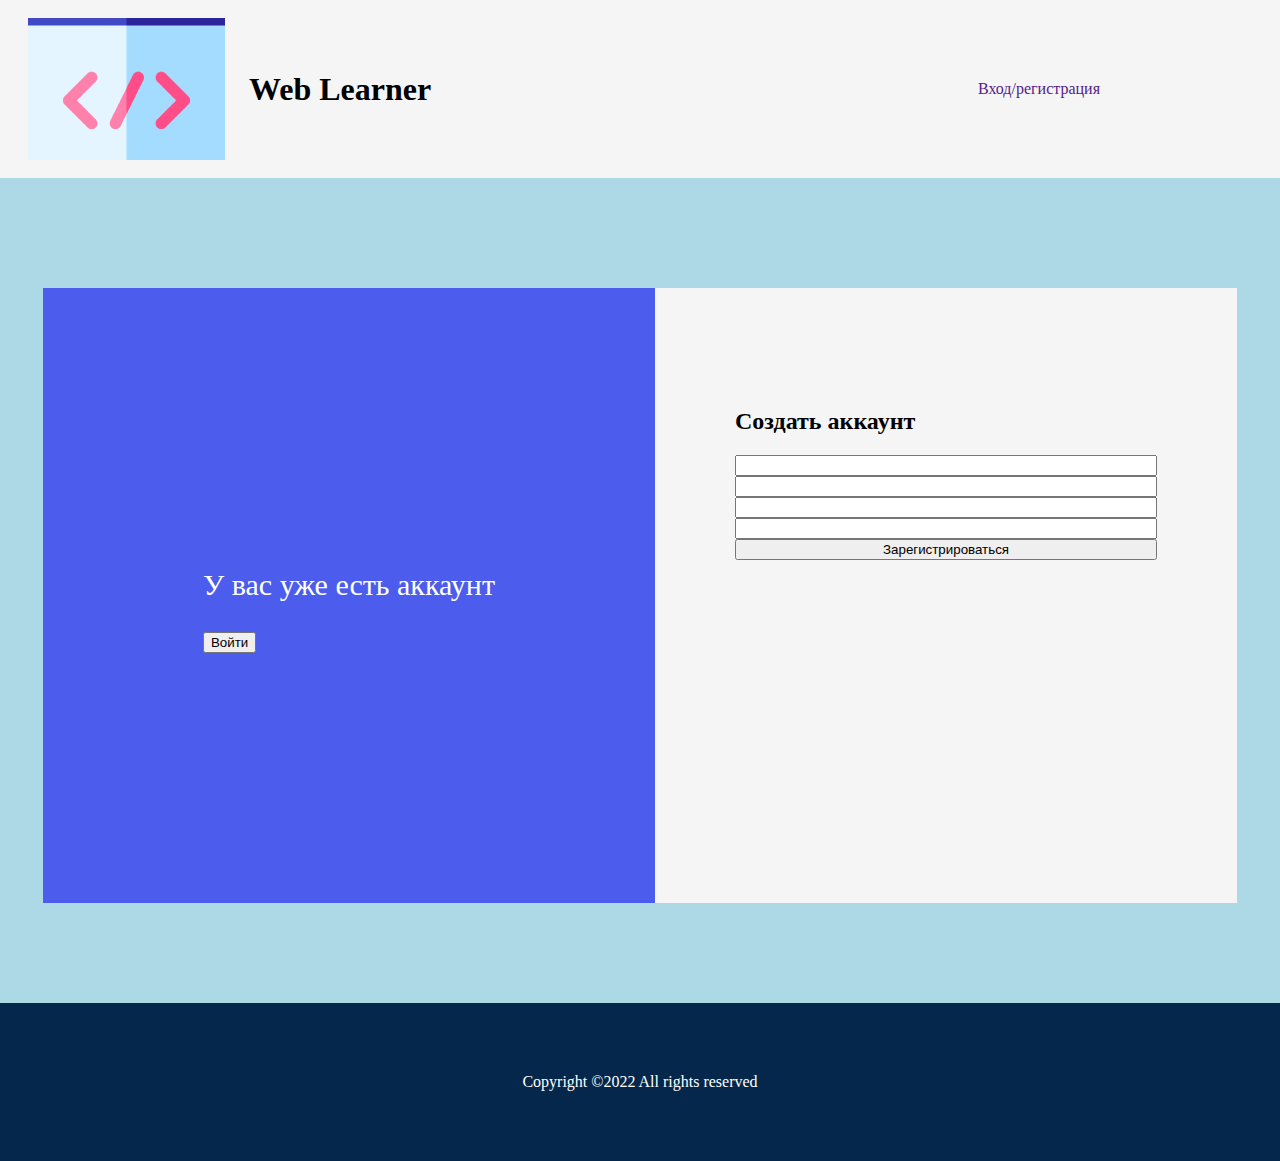
==== index.html @ ef2a8c44 "first" ====
<!DOCTYPE html>
<html lang="en">
<head>
    <meta charset="UTF-8">
    <meta http-equiv="X-UA-Compatible" content="IE=edge">
    <meta name="viewport" content="width=device-width, initial-scale=1.0">
    <title>Document</title>
    <link rel="stylesheet" href="css/style.css">
</head>
<body>
    <header class="flex">
        <img class="logo" src="img/mainlogo.png" alt="logo">
        <h1>Web Learner</h1>
        <a href="" class="login">Вход/регистрация</a>
    </header>
    <main class="flex">
        <div class="content flex">
            <div class="contentBlue">
                <p class="loginText">У вас уже есть аккаунт</p>
                <button>Войти</button>
            </div>
            <div class="contetnWhite">
                <h2>Создать аккаунт</h2>
                <form class="flex column" action="">
                    <input class="registrationInput" type="text">
                    <input class="registrationInput" type="text">
                    <input class="registrationInput" type="text">
                    <input class="registrationInput" type="text">
                    <button type="submit">Зарегистрироваться</button>
                </form>
            </div>
        </div>
    </main>
    <footer class="flex">
        <p class="footerText">Copyright ©2022 All rights reserved</p>
    </footer>
</body>
</html>
---- css/style.css ----
html, body {
    width: 100%;
    margin: 0;
}

h1 {
    margin: auto 24px;
}

.flex {
    display: flex;
}

header {
    
    background-color: #F5F5F5;
}

footer {
    background-color: #05274B;
}

main {
    background-color: lightblue;
}

.logo {
    margin-left: 28px;
    margin-top: 18px;
    margin-bottom: 18px;
    height: 142px;
}

.login {
    margin: auto;
    margin-right: 180px;
    text-decoration: none;
}

.content {
    margin-top: 110px;
    margin-bottom: 100px;
    margin-left: auto;
    margin-right: auto;
}

.contetnWhite {
    background-color: #F5F5F5;
    padding: 100px 80px;
}

.registrationInput {
    width: 414px;
}

.contentBlue {
    color: white;
    background-color: #4C5CED;
    padding: 250px 160px;
}

.loginText {
    font-size: 30px;
}

.column {
    flex-direction: column;
}

.footerText {
    color: white;
    margin: 70px auto;
}
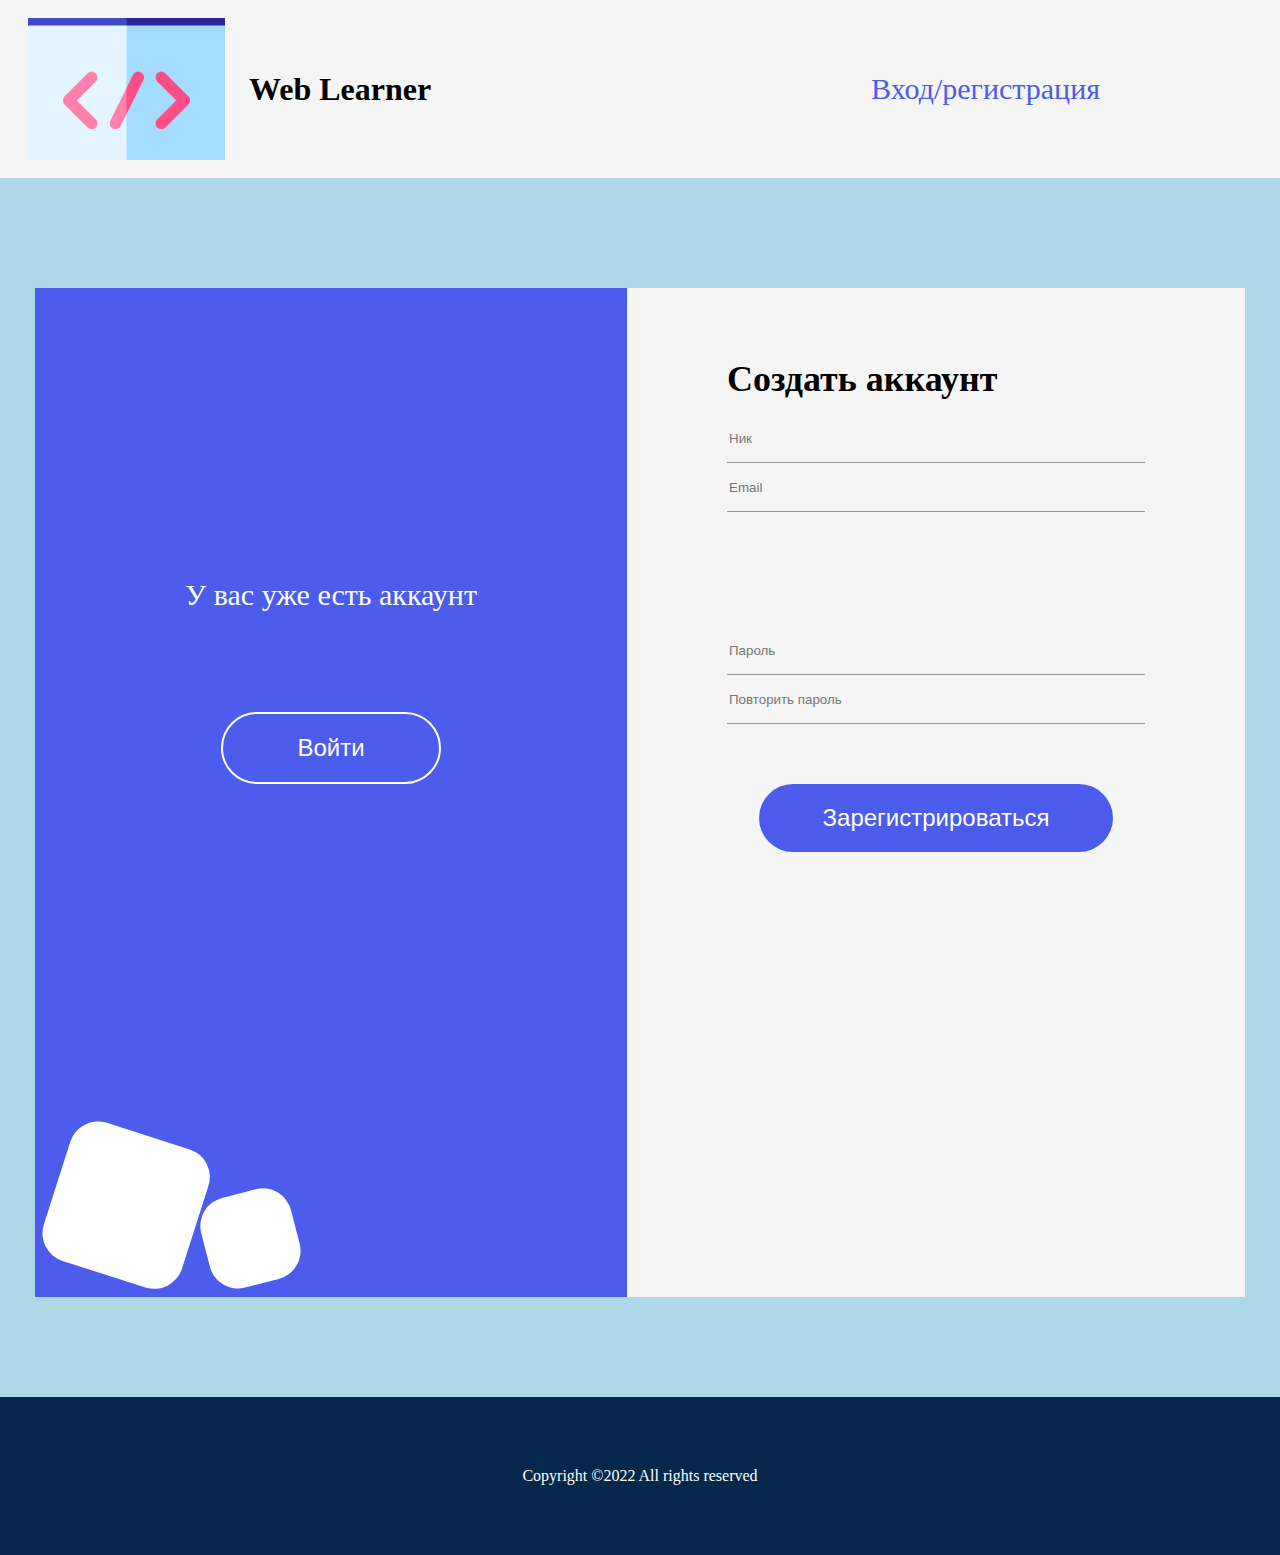
==== commit baee3eab: "first page" ====
--- a/index.html
+++ b/index.html
@@ -16,18 +16,27 @@
     <main class="flex">
         <div class="content flex">
             <div class="contentBlue">
-                <p class="loginText">У вас уже есть аккаунт</p>
-                <button>Войти</button>
+                <div class="loginReadress flex column">
+                    <p class="loginText">У вас уже есть аккаунт</p>
+                    <button class="loginBtn">Войти</button>
+                </div>
+                <img class="squares" src="img/sqares.svg" alt="">
             </div>
             <div class="contetnWhite">
-                <h2>Создать аккаунт</h2>
-                <form class="flex column" action="">
-                    <input class="registrationInput" type="text">
-                    <input class="registrationInput" type="text">
-                    <input class="registrationInput" type="text">
-                    <input class="registrationInput" type="text">
-                    <button type="submit">Зарегистрироваться</button>
-                </form>
+                <div class="loginForm">
+                    <h2>Создать аккаунт</h2>
+                    <form class="" action="login">
+                        <div class="email flex column">
+                            <input class="registrationInput" type="text" placeholder="Ник">
+                            <input class="registrationInput" type="text" placeholder="Email">
+                        </div>
+                        <div class="password flex column">
+                            <input class="registrationInput" type="text" placeholder="Пароль">
+                            <input class="registrationInput" type="text" placeholder="Повторить пароль">
+                            <button class="submitBtn" type="submit">Зарегистрироваться</button>
+                        </div>
+                    </form>
+                </div>
             </div>
         </div>
     </main>
--- a/css/style.css
+++ b/css/style.css
@@ -5,10 +5,6 @@
 
 h1 {
     margin: auto 24px;
-}
-
-.flex {
-    display: flex;
 }
 
 header {
@@ -24,6 +20,15 @@
     background-color: lightblue;
 }
 
+h2 {
+    margin-left: auto;
+    font-size: 36px;
+}
+
+.flex {
+    display: flex;
+}
+
 .logo {
     margin-left: 28px;
     margin-top: 18px;
@@ -35,6 +40,8 @@
     margin: auto;
     margin-right: 180px;
     text-decoration: none;
+    color: #4C5CED;
+    font-size: 30px;
 }
 
 .content {
@@ -46,17 +53,22 @@
 
 .contetnWhite {
     background-color: #F5F5F5;
-    padding: 100px 80px;
 }
 
 .registrationInput {
+    background-color: #F5F5F5;
     width: 414px;
+    border-top: none;
+    border-left: none;
+    border-right: none;
+    padding-bottom: 16px;
+    margin-bottom: 16px;
+    border-bottom: 1px solid #999999;
 }
 
 .contentBlue {
     color: white;
     background-color: #4C5CED;
-    padding: 250px 160px;
 }
 
 .loginText {
@@ -70,4 +82,43 @@
 .footerText {
     color: white;
     margin: 70px auto;
+}
+
+.squares {
+    display: block;
+    position: relative;
+    bottom: 0;
+    left: 0;
+}
+
+.loginReadress {
+    margin: 260px 150px;
+}
+
+.loginForm {
+    margin: 70px 100px;
+}
+
+.email {
+    margin-bottom: 114px;
+}
+
+.submitBtn {
+    font-size: 24px;
+    background-color: #4C5CED;
+    padding: 20px 64px;
+    margin: 44px auto;
+    border: none;
+    border-radius: 78px;
+    color: white;
+}
+
+.loginBtn {
+    background: none;
+    color: white;
+    border: 2px solid white;
+    border-radius: 78px;
+    font-size: 24px;
+    padding: 20px 74px;
+    margin: 70px auto;
 }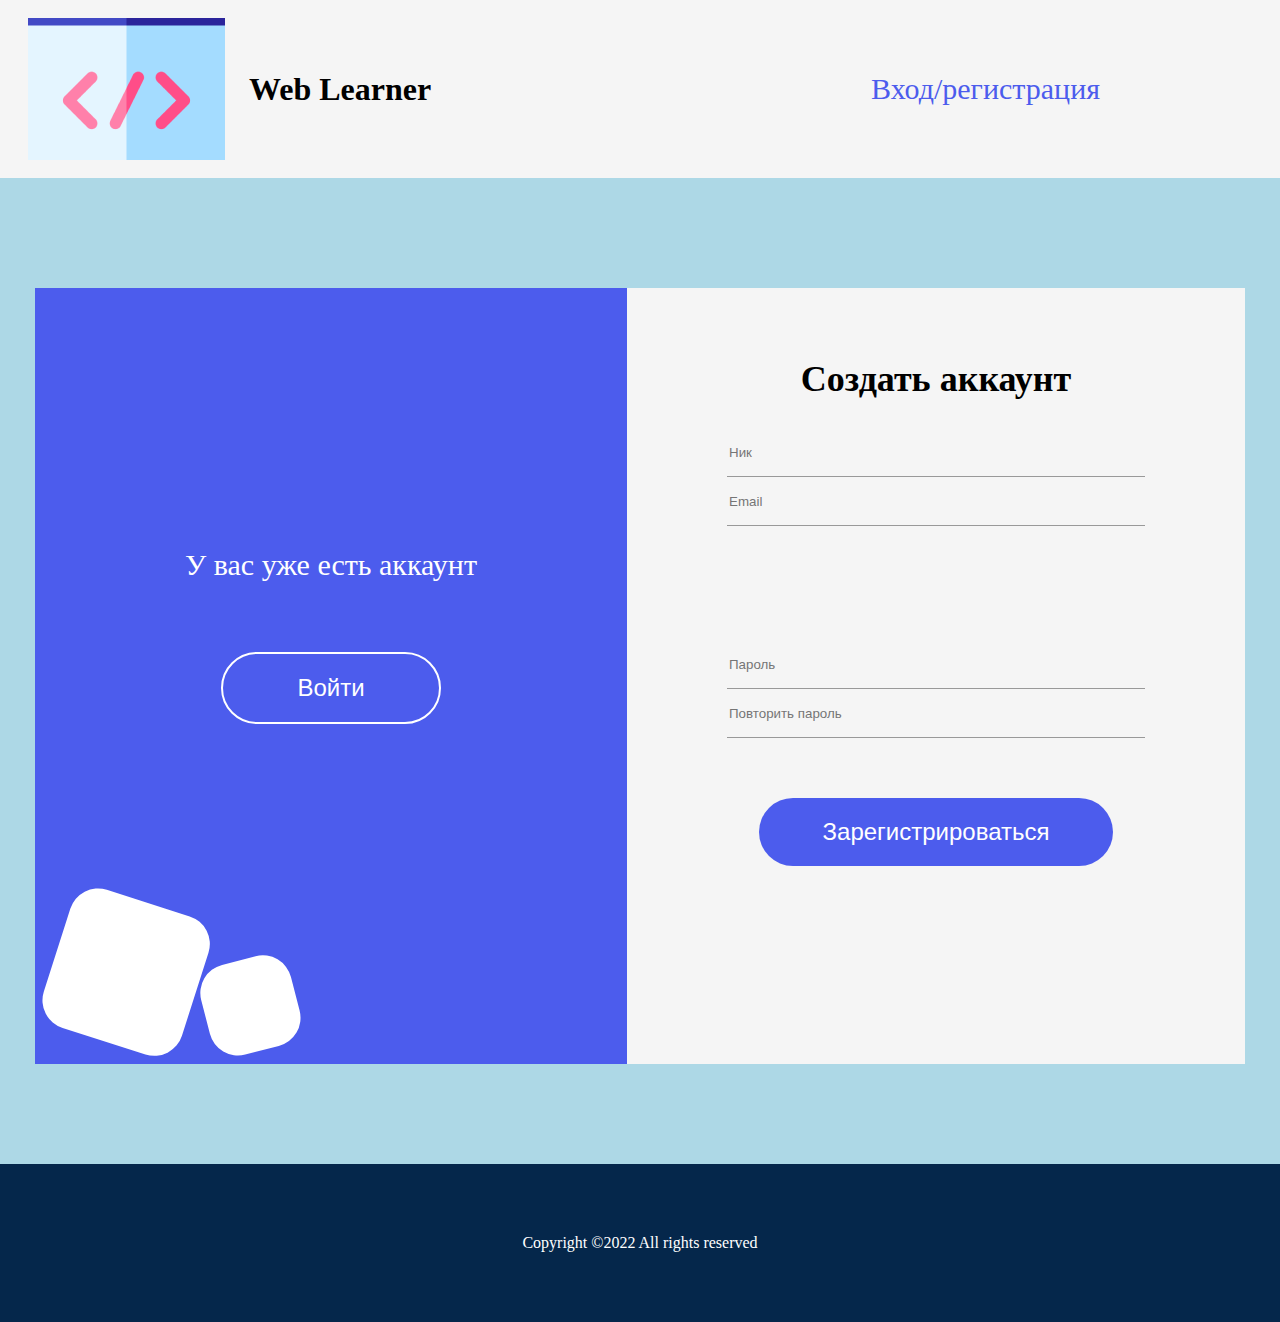
==== commit 6b87183f: "first page 1.2" ====
--- a/index.html
+++ b/index.html
@@ -23,7 +23,7 @@
                 <img class="squares" src="img/sqares.svg" alt="">
             </div>
             <div class="contetnWhite">
-                <div class="loginForm">
+                <div class="loginForm flex column">
                     <h2>Создать аккаунт</h2>
                     <form class="" action="login">
                         <div class="email flex column">
--- a/css/style.css
+++ b/css/style.css
@@ -21,7 +21,8 @@
 }
 
 h2 {
-    margin-left: auto;
+    margin: auto;
+    margin-bottom: 44px;
     font-size: 36px;
 }
 
@@ -73,6 +74,7 @@
 
 .loginText {
     font-size: 30px;
+    margin: 0;
 }
 
 .column {
@@ -93,6 +95,7 @@
 
 .loginReadress {
     margin: 260px 150px;
+    margin-bottom: 87px;
 }
 
 .loginForm {
